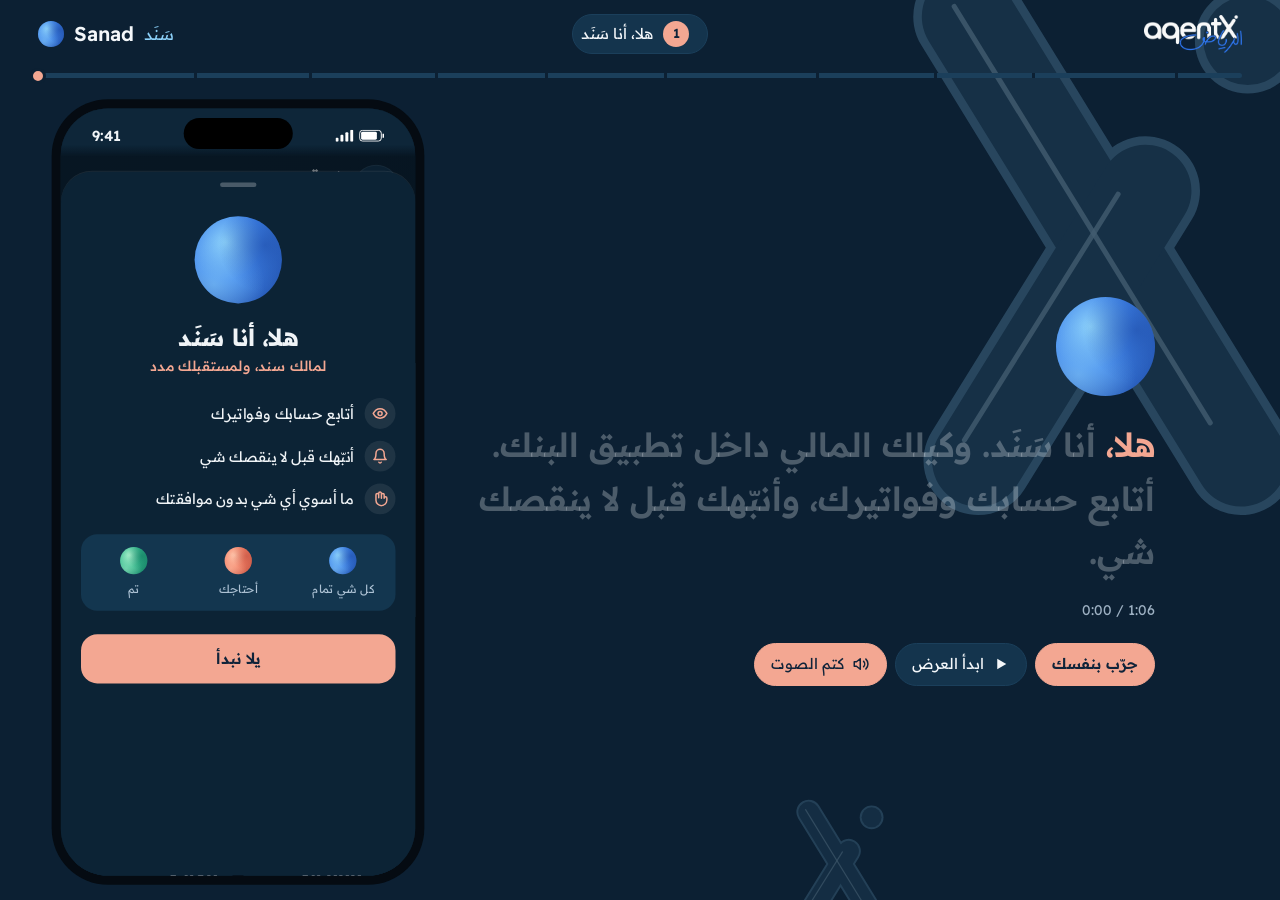
==== index.html @ 776a938c "Publish Arabic SANAD walkthrough and browser-local interactive phone" ====
<!DOCTYPE html>
<html lang="ar">
<head>
<meta charset="utf-8">
<meta name="viewport" content="width=device-width, initial-scale=1">
<title>سَنَد · شاهد وجرّب</title>
<meta name="description" content="Sanad (سَنَد), a personal financial agent inside the bank app, explains itself while it walks through the app screens.">
<style>
@font-face {
  font-family: "Readex";
  font-weight: 160 700;
  font-display: swap;
  src: url([data-uri]) format("woff2");
  unicode-range: U+0000-00FF,U+0131,U+0152-0153,U+02BB-02BC,U+02C6,U+02DA,U+02DC,U+0304,U+0308,U+0329,U+2000-206F,U+20AC,U+2122,U+2190-2193,U+2212,U+2215,U+FEFF,U+FFFD;
}
@font-face {
  font-family: "Readex";
  font-weight: 160 700;
  font-display: swap;
  src: url([data-uri]) format("woff2");
  unicode-range: U+0600-06FF,U+0750-077F,U+200C-200E,U+FB50-FDFF,U+FE70-FEFC;
}
@property --c1 { syntax: "<color>"; inherits: true; initial-value: #1A459E; }
@property --c2 { syntax: "<color>"; inherits: true; initial-value: #4085EB; }
@property --c3 { syntax: "<color>"; inherits: true; initial-value: #8CD1FA; }

/* page: SANAD palette PDF. phone: the app's dark theme from Theme.swift */
:root {
  --bg: #0C2033; --panel: #14344D; --raised: #1B3F5B; --text: #F4F7FA; --soft: #9DB0C2;
  --salmon: #F3A792; --on-salmon: #10243A; --sky: #8CD1FA;
  --a-canvas: #0C2335; --a-blush: #0E2639; --a-card: #13364F; --a-widget: #163C58;
  --a-ink: #F0F4F7; --a-muted: #ADC2D4; --a-good: #5CD19E; --a-risk: #FF8578; --a-faint: rgba(255, 255, 255, .08);
}
* { box-sizing: border-box; }
html, body { margin: 0; height: 100%; }
body {
  background: var(--bg); color: var(--text);
  font-family: "Readex", system-ui, sans-serif; line-height: 1.5;
  display: flex; flex-direction: column; overflow: hidden;
  -webkit-font-smoothing: antialiased;
}
button { font: inherit; color: inherit; cursor: pointer; }
:focus-visible { outline: 3px solid var(--salmon); outline-offset: 3px; }
.ltr { direction: ltr; unicode-bidi: isolate; display: inline-block; }

/* glass X behind the page */
.bgx { position: fixed; inset: 0; z-index: 0; pointer-events: none; overflow: hidden; }
.bgx svg { position: absolute; height: auto; }
.bgx .x1 { width: min(40vw, 560px); right: -6vw; top: -8vh; opacity: .3; animation: float 20s ease-in-out infinite alternate; }
.bgx .x2 { width: clamp(90px, 9vw, 140px); right: 30vw; bottom: -30px; opacity: .25; animation: float 26s ease-in-out infinite alternate-reverse; }
@keyframes float { from { transform: translate(0, 0) rotate(-4deg); } to { transform: translate(2vw, 3vh) rotate(4deg); } }

/* Sanad's orb */
.orb {
  --c1: #1A459E; --c2: #4085EB; --c3: #8CD1FA;
  position: relative; border-radius: 50%; overflow: hidden; flex: none;
  background: radial-gradient(circle at 35% 30%, var(--c3) 0%, var(--c2) 45%, var(--c1) 100%);
  transition: --c1 1.2s ease, --c2 1.2s ease, --c3 1.2s ease;
}
.orb::before, .orb::after { content: ""; position: absolute; inset: -20%; border-radius: 50%; }
.orb::before { background: radial-gradient(circle at 30% 70%, var(--c3) 0%, transparent 42%); opacity: .55; animation: drift 14s linear infinite; }
.orb::after { background: radial-gradient(circle at 72% 38%, var(--c1) 0%, transparent 40%); opacity: .6; animation: drift 19s linear infinite reverse; }
.orb.need { --c1: #BD4D3D; --c2: #F38066; --c3: #FFC7AD; }
.orb.done { --c1: #0F735C; --c2: #33B88C; --c3: #A8F0CC; }
.orb.fast::before { animation-duration: 3s; }
.orb.fast::after { animation-duration: 4s; }
@keyframes drift { to { transform: rotate(360deg); } }

/* page frame */
.top { position: relative; z-index: 2; display: grid; grid-template-columns: 1fr auto 1fr; align-items: center; gap: 12px; padding: 14px clamp(16px, 3vw, 40px) 10px; }
.brand { display: flex; align-items: center; gap: 10px; font-weight: 600; font-size: 20px; }
.brand .orb { width: 26px; height: 26px; }
.brand span { color: var(--sky); font-weight: 400; font-size: 16px; }
.chap { justify-self: center; display: flex; align-items: center; gap: 10px; background: var(--panel); border: 1px solid var(--raised); border-radius: 999px; padding: 6px 18px 6px 8px; font-size: 15px; white-space: nowrap; }
.chap .n { background: var(--salmon); color: var(--on-salmon); border-radius: 999px; min-width: 26px; height: 26px; display: grid; place-items: center; font-size: 13px; font-weight: 600; }
.agentx { justify-self: end; height: 38px; width: auto; display: block; }
.seek { position: relative; z-index: 2; margin: 0 clamp(16px, 3vw, 40px); padding: 9px 0; cursor: pointer; touch-action: none; }
.seek:hover .prog, .seek.drag .prog { height: 8px; }
.knob { position: absolute; top: 50%; left: 0; width: 16px; height: 16px; margin: -8px 0 0 -8px; border-radius: 50%; background: var(--salmon); border: 3px solid var(--bg); pointer-events: none; transition: transform .15s; }
.seek:hover .knob, .seek.drag .knob { transform: scale(1.25); }
.prog { position: relative; height: 5px; border-radius: 999px; background: var(--raised); overflow: hidden; transition: height .15s; }
.prog b { position: absolute; top: 0; bottom: 0; width: 3px; background: var(--bg); }
.prog i { position: absolute; inset: 0 auto 0 0; width: 0; background: var(--salmon); }

main { position: relative; z-index: 1; flex: 1; min-height: 0; display: grid; grid-template-columns: auto minmax(0, 1fr); grid-template-rows: minmax(0, 1fr); align-items: center; gap: clamp(20px, 4vw, 64px); padding: 12px clamp(16px, 4vw, 64px) 16px; }
.narr { display: flex; flex-direction: column; gap: 22px; max-width: 680px; justify-self: start; }
.narr > .orb { width: clamp(80px, 11vh, 130px); height: clamp(80px, 11vh, 130px); }
#cap { margin: 0; font-size: clamp(24px, 2.6vw, 40px); line-height: 1.3; font-weight: 600; min-height: 4.4em; }
#cap .w { color: rgba(244, 247, 250, .28); transition: color .2s; }
#cap .w.on { color: var(--text); }
#cap .w.now { color: var(--salmon); }
#cap .name-ar { color: var(--sky); font-weight: 500; font-size: .8em; font-family: "Readex", sans-serif; direction: rtl; unicode-bidi: isolate; }
.endnote .tag-ar { font-size: clamp(20px, 2vw, 28px); color: var(--salmon); direction: rtl; }
.ctls { display: flex; gap: 8px; }
.ctl { background: var(--panel); border: 1px solid var(--raised); border-radius: 999px; padding: 9px 16px; font-size: 15px; display: inline-flex; align-items: center; gap: 8px; }
.ctl:hover { background: var(--raised); }
.ctl[aria-pressed="true"] { background: var(--salmon); color: var(--on-salmon); border-color: var(--salmon); }
.ctl:disabled { opacity: .6; cursor: default; }
.ctl svg { width: 18px; height: 18px; }
.endnote { display: none; flex-direction: column; gap: 12px; }
.endnote.on { display: flex; }
.endnote .tag { font-size: clamp(20px, 2vw, 28px); color: var(--salmon); font-weight: 500; }
.endnote .made { display: flex; align-items: center; gap: 14px; color: var(--soft); font-size: 14px; }
.endnote .made img.r { height: 70px; width: auto; }
.endnote .made img.l { height: 36px; width: auto; }
.endnote p { margin: 0; color: var(--soft); font-size: 13px; max-width: 48ch; }
.btn { border: 0; border-radius: 999px; padding: 12px 26px; font-weight: 600; font-size: 16px; background: var(--salmon); color: var(--on-salmon); align-self: flex-start; }

/* ---------- the phone ---------- */
.phone-box { position: relative; height: 100%; min-height: 0; width: 410px; grid-column: 1; grid-row: 1; }
.narr { grid-column: 2; grid-row: 1; }
.phone {
  position: absolute; left: 50%; top: 50%; width: 410px; height: 864px; border-radius: 62px; background: #050B12; padding: 10px;
  transform-origin: center center; transform: translate(-50%, -50%);
}
.screen { position: relative; width: 390px; height: 844px; border-radius: 52px; overflow: hidden; background: var(--a-canvas); color: var(--a-ink); font-size: 15px; }
.island { position: absolute; top: 11px; left: 50%; width: 120px; height: 34px; margin-left: -60px; background: #000; border-radius: 20px; z-index: 30; }
.status { position: absolute; top: 0; left: 0; right: 0; height: 54px; z-index: 29; background: linear-gradient(var(--a-blush) 75%, rgba(14, 38, 57, 0)); display: flex; align-items: center; justify-content: space-between; padding: 6px 34px 0; font-size: 16px; font-weight: 600; direction: ltr; pointer-events: none; }
.status .icons { display: flex; gap: 6px; align-items: center; }
.status svg { height: 13px; width: auto; }

/* home */
.home { position: absolute; inset: 0; }
.home-scroll { position: absolute; left: 0; right: 0; top: 0; }
.hero { padding: 62px 18px 22px; background: linear-gradient(135deg, var(--a-blush), var(--a-canvas)); position: relative; }
.hero::after { content: ""; position: absolute; left: 0; right: 0; bottom: 0; height: 30%; background: rgba(12, 35, 53, .8); clip-path: polygon(0 74%, 100% 0, 100% 100%, 0 100%); z-index: 0; }
.hero > * { position: relative; z-index: 1; }
.idrow { display: flex; align-items: center; gap: 12px; }
.avatar { width: 50px; height: 50px; border-radius: 50%; background: var(--a-widget); display: grid; place-items: center; font-weight: 600; font-size: 20px; color: var(--salmon); border: 1px solid rgba(255, 255, 255, .1); }
.idrow .who { flex: 1; }
.idrow .who b { display: block; font-size: 18px; }
.idrow .who small { color: var(--a-muted); font-size: 14px; }
.ico { width: 38px; height: 38px; display: grid; place-items: center; position: relative; }
.ico svg { width: 23px; height: 23px; }
.dot { position: absolute; top: 6px; right: 6px; width: 11px; height: 11px; border-radius: 50%; background: var(--a-risk); opacity: 0; transition: opacity .3s; }
.acct { text-align: center; margin-top: 20px; }
.acct .lbl { color: var(--a-muted); font-size: 17px; }
.bal { display: flex; align-items: baseline; justify-content: center; gap: 6px; direction: ltr; margin-top: 8px; }
.bal .cur { font-size: 16px; font-weight: 600; opacity: .8; }
.bal b { font-size: 37px; font-weight: 700; font-variant-numeric: tabular-nums; }
.bal .dec { font-size: 17px; opacity: .75; }
.pages { display: flex; gap: 5px; justify-content: center; margin-top: 14px; }
.pages i { width: 5px; height: 5px; border-radius: 99px; background: rgba(173, 194, 212, .35); }
.pages i.on { width: 15px; background: var(--salmon); }
.kind { display: inline-block; margin-top: 14px; background: rgba(255, 255, 255, .95); color: #142639; border-radius: 99px; padding: 6px 20px; font-size: 14px; }
.hint { margin-top: 18px; position: relative; }
.hint > div { display: flex; align-items: center; gap: 11px; }
.hint .calm { background: rgba(240, 244, 247, .06); border-radius: 15px; padding: 9px 12px; font-size: 14px; color: var(--a-muted); }
.hint .calm .orb { width: 26px; height: 26px; }
.hint .calm em { font-style: normal; color: var(--a-good); font-weight: 600; font-size: 13px; }
.hint .risk { background: var(--a-card); border-radius: 20px; padding: 12px 14px; }
.hint .risk .orb { width: 34px; height: 34px; }
.hint .risk .t { flex: 1; }
.hint .risk b { display: block; font-size: 15.5px; font-weight: 600; }
.hint .risk small { color: var(--a-muted); font-size: 13.5px; }
.pillbtn { background: var(--salmon); color: var(--on-salmon); border-radius: 99px; padding: 0 14px; height: 34px; display: inline-grid; place-items: center; font-weight: 600; font-size: 14px; transition: transform .15s; }
.pressed { transform: scale(.93) !important; }
.chev { width: 12px; height: 12px; margin-inline-start: auto; color: var(--a-muted); }
.body { padding: 18px 16px 28px; display: grid; gap: 16px; }
.qa { display: grid; grid-template-columns: repeat(4, 1fr); gap: 4px; text-align: center; font-size: 12.5px; line-height: 1.3; }
.qa .tile { width: 62px; height: 62px; border-radius: 18px; background: var(--salmon); display: grid; place-items: center; margin: 0 auto 7px; position: relative; }
.qa .tile svg { width: 26px; height: 26px; }
.qa .badge { position: absolute; top: -5px; left: -5px; background: var(--a-risk); color: #10243A; font-size: 11px; font-weight: 700; border-radius: 99px; min-width: 20px; height: 20px; display: grid; place-items: center; }
.promo { border-radius: 22px; padding: 20px; color: #fff; background: linear-gradient(135deg, #998FD6, #7066B8); display: flex; gap: 12px; min-height: 130px; }
.promo b { display: block; font-size: 20px; }
.promo span { font-size: 14px; opacity: .92; }
.promo svg { width: 46px; height: 46px; flex: none; align-self: center; opacity: .9; }
.widget { background: var(--a-widget); border-radius: 22px; padding: 16px; }
.widget h4 { margin: 0 0 10px; font-size: 15px; font-weight: 600; }
.widget .row2 { display: grid; grid-template-columns: 1fr 1fr; gap: 12px; }
.widget small { color: var(--a-muted); font-size: 13.5px; display: block; }
.widget .v { font-size: 20px; font-weight: 700; direction: ltr; display: inline-block; font-variant-numeric: tabular-nums; }
.widget .v span { font-size: 12px; font-weight: 500; opacity: .6; margin-left: 3px; }
.halves { display: grid; grid-template-columns: 1fr 1fr; gap: 12px; }

/* sheets */
.dim { position: absolute; inset: 0; background: rgba(2, 10, 18, .55); opacity: 0; pointer-events: none; z-index: 10; }
.sheet { position: absolute; left: 0; right: 0; bottom: 0; z-index: 11; background: var(--a-canvas); border-radius: 34px 34px 0 0; padding: 12px 22px 30px; transform: translateY(105%); box-shadow: 0 -1px 0 rgba(255, 255, 255, .08); }
.grab { width: 40px; height: 5px; border-radius: 99px; background: rgba(255, 255, 255, .25); margin: 0 auto 16px; }
.intro { top: 70px; text-align: center; display: flex; flex-direction: column; align-items: center; }
.intro .orb { width: 96px; height: 96px; margin-top: 16px; }
.intro h3 { margin: 18px 0 0; font-size: 26px; }
.intro .tl { color: var(--salmon); font-size: 15.5px; font-weight: 500; }
.points { align-self: stretch; text-align: right; display: grid; gap: 13px; margin-top: 24px; }
.points div { display: flex; align-items: center; gap: 12px; font-size: 16px; }
.points svg { width: 34px; height: 34px; padding: 8px; border-radius: 50%; background: var(--a-faint); flex: none; }
.moods { align-self: stretch; display: grid; grid-template-columns: repeat(3, 1fr); background: var(--a-card); border-radius: 18px; padding: 14px 0; margin-top: 22px; font-size: 12.5px; color: var(--a-muted); }
.moods div { display: flex; flex-direction: column; align-items: center; gap: 7px; }
.moods .orb { width: 30px; height: 30px; margin: 0; }
.big-btn { align-self: stretch; margin-top: 26px; background: var(--salmon); color: var(--on-salmon); border-radius: 18px; height: 54px; display: grid; place-items: center; font-weight: 600; font-size: 17px; transition: transform .15s; }

.sanad { top: 92px; }
.sh-head { display: flex; align-items: center; gap: 10px; margin-bottom: 18px; }
.sh-head .orb { width: 36px; height: 36px; }
.sh-head .nm { flex: 1; }
.sh-head b { display: block; font-size: 16px; }
.sh-head small { color: var(--a-muted); font-size: 12px; display: flex; align-items: center; gap: 5px; }
.sh-head small i { width: 6px; height: 6px; border-radius: 50%; background: var(--salmon); display: inline-block; }
.sh-head .back { background: rgba(255, 255, 255, .08); border-radius: 99px; padding: 0 12px; height: 32px; display: inline-grid; place-items: center; font-size: 13.5px; }
.phase { position: absolute; left: 22px; right: 22px; top: 86px; opacity: 0; pointer-events: none; }
.muted { color: var(--a-muted); }
.short { font-size: 44px; font-weight: 700; color: var(--salmon); direction: ltr; display: inline-block; font-variant-numeric: tabular-nums; }
.short span { font-size: 16px; font-weight: 500; opacity: .7; margin-left: 4px; }
.gap { margin-top: 12px; }
.gap .track { height: 10px; border-radius: 99px; background: rgba(243, 167, 146, .35); overflow: hidden; }
.gap .track i { display: block; height: 100%; width: 0; background: var(--a-good); border-radius: 99px; }
.gap .lbls { display: flex; justify-content: space-between; font-size: 13px; margin-top: 6px; }
.glass { background: rgba(255, 255, 255, .06); border: 1px solid rgba(255, 255, 255, .1); border-radius: 22px; padding: 18px; }
.fix { margin-top: 20px; }
.fix .k { color: var(--salmon); font-size: 13px; font-weight: 600; }
.flow { display: flex; align-items: center; gap: 10px; margin: 12px 0; direction: ltr; justify-content: flex-end; }
.flow span { width: 40px; height: 40px; border-radius: 12px; background: var(--a-faint); display: grid; place-items: center; }
.flow svg { width: 20px; height: 20px; }
.flow .ar { width: 30px; height: 2px; background: var(--salmon); border-radius: 2px; }
.fix p { margin: 0; font-size: 19px; font-weight: 600; line-height: 1.4; }
.fix .note { font-size: 14.5px; color: var(--a-muted); font-weight: 400; margin-top: 5px; }
.glow { margin-top: 16px; background: var(--salmon); color: var(--on-salmon); border-radius: 18px; height: 54px; display: grid; place-items: center; font-weight: 600; font-size: 17px; transition: transform .15s; }
.links { display: flex; justify-content: center; gap: 10px; margin-top: 14px; font-size: 13.5px; color: var(--a-muted); }
.links span { padding: 4px 2px; border-radius: 8px; transition: transform .15s; }
.links span.u { color: var(--a-ink); text-decoration: underline; text-underline-offset: 4px; }
h5 { margin: 0 0 10px; font-size: 20px; line-height: 1.35; }
.lines { display: grid; gap: 2px; }
.lines div { display: flex; justify-content: space-between; align-items: baseline; padding: 10px 2px; border-bottom: 1px solid rgba(255, 255, 255, .07); font-size: 15px; opacity: 0; }
.lines div b { direction: ltr; font-variant-numeric: tabular-nums; font-weight: 600; }
.lines div.total { border-bottom: 0; font-weight: 700; }
.lines div.total b { color: var(--a-risk); font-size: 18px; }
.opts { display: grid; gap: 10px; }
.opt { border-radius: 20px; padding: 14px 16px; background: var(--a-card); border: 2px solid transparent; opacity: 0; transition: border-color .3s, transform .15s; }
.opt b { display: block; font-size: 15.5px; font-weight: 600; }
.opt small { font-size: 13px; color: var(--a-muted); }
.opt .res { display: inline-block; margin-top: 6px; font-size: 12.5px; font-weight: 600; border-radius: 99px; padding: 2px 10px; }
.res.good { background: rgba(92, 209, 158, .16); color: var(--a-good); }
.res.warn { background: rgba(250, 194, 107, .16); color: #FAC26B; }
.res.bad { background: rgba(255, 133, 120, .16); color: var(--a-risk); }
.opt.best { border-color: var(--salmon); }
.opt .pick { float: left; font-size: 11.5px; color: var(--on-salmon); background: var(--salmon); border-radius: 99px; padding: 2px 9px; }
.conf { display: flex; align-items: center; text-align: center; }
.conf > div { flex: 1; }
.conf small { display: block; color: var(--a-muted); font-size: 12.5px; }
.conf b { font-size: 16px; }
.conf .amt { font-size: 22px; font-weight: 700; direction: ltr; display: block; }
.ok-line { color: var(--a-good); font-size: 15px; font-weight: 500; margin-top: 14px; display: flex; gap: 8px; align-items: center; }
.ok-line svg { width: 18px; height: 18px; flex: none; }
.checks { display: grid; gap: 8px; margin-top: 12px; font-size: 14px; color: var(--a-muted); }
.checks div { display: flex; gap: 8px; align-items: center; }
.checks svg { width: 16px; height: 16px; flex: none; }
.tiny { text-align: center; color: var(--a-muted); font-size: 12px; margin-top: 8px; }
.working { display: flex; justify-content: center; align-items: center; gap: 10px; height: 160px; font-size: 16px; }
.spin { width: 22px; height: 22px; border-radius: 50%; border: 3px solid rgba(243, 167, 146, .3); border-top-color: var(--salmon); animation: spin .8s linear infinite; }
@keyframes spin { to { transform: rotate(360deg); } }
.done { text-align: center; display: flex; flex-direction: column; align-items: center; gap: 10px; }
.badge-ok { width: 74px; height: 74px; border-radius: 50%; background: rgba(92, 209, 158, .16); display: grid; place-items: center; margin-top: 6px; }
.badge-ok svg { width: 40px; height: 40px; }
.done h4 { margin: 0; font-size: 28px; }
.done .nb { font-size: 34px; font-weight: 700; direction: ltr; font-variant-numeric: tabular-nums; }
.done .nb span { font-size: 15px; font-weight: 500; opacity: .6; margin-left: 4px; }
.lasts { color: var(--a-good); background: rgba(92, 209, 158, .14); border-radius: 99px; padding: 0 14px; height: 34px; display: inline-flex; align-items: center; gap: 6px; font-size: 14.5px; font-weight: 600; }
.done .glow { align-self: stretch; }

.finger { position: absolute; z-index: 40; width: 44px; height: 44px; margin: -22px 0 0 -22px; border-radius: 50%; background: rgba(244, 247, 250, .38); border: 2px solid #fff; opacity: 0; pointer-events: none; left: 0; top: 0; }
.finger.tap::after { content: ""; position: absolute; inset: -2px; border-radius: 50%; border: 2px solid #fff; animation: ripple .6s ease-out forwards; }
@keyframes ripple { to { transform: scale(2.2); opacity: 0; } }

@media (max-width: 820px), (max-aspect-ratio: 1/1) {
  main { grid-template-columns: minmax(0, 1fr); grid-template-rows: minmax(0, 1fr) auto; gap: 10px; padding-top: 8px; }
  .phone-box { grid-column: 1; grid-row: 1; min-height: 0; width: 100%; }
  .narr { grid-column: 1; grid-row: 2; justify-self: stretch; max-width: none; flex-direction: row; flex-wrap: wrap; align-items: center; gap: 10px 12px; }
  .narr > .orb { width: 42px; height: 42px; }
  #cap { flex: 1; min-width: 200px; font-size: clamp(17px, 4.4vw, 22px); min-height: 2.9em; background: var(--panel); border-radius: 20px 20px 20px 8px; padding: 10px 16px; }
  .ctls { margin-inline-start: auto; }
  .ctl .txt { display: none; }
  .endnote { flex-basis: 100%; }
  .endnote .made img.r { height: 50px; }
  .top { grid-template-columns: 1fr auto; }
  .chap { grid-column: 1 / -1; grid-row: 2; }
  .agentx { height: 28px; }
}
@media (prefers-reduced-motion: reduce) {
  .orb::before, .orb::after, .bgx svg, .spin { animation: none; }
}

[hidden] { display:none !important; }
.ctls {flex-wrap:wrap;}
.ctl.try {background:var(--salmon);color:var(--on-salmon);border-color:var(--salmon);font-weight:600;}
#livePhone {position:absolute;left:0;top:54px;width:390px;height:790px;border:0;z-index:20;background:var(--a-canvas);}
body.interactive #screen > :not(.island):not(.status):not(#livePhone) {display:none!important;visibility:hidden;pointer-events:none;}
body.interactive #endnote {display:none;}
body.interactive #soundBtn {display:none;}
body.interactive #cap {min-height:0;}
body.interactive #seek {cursor:default;opacity:.55;}
body.interactive #narrOrb {width:76px;height:76px;}
#tryHelp {max-width:47ch;color:var(--soft);font-size:16px;}
#tryHelp p {margin:0 0 16px;}
#tryHelp ol {padding-left:22px;margin:0 0 20px;display:grid;gap:10px;}
#tryHelp strong {color:var(--text);font-weight:500;}
#tryHelp .arabic {color:var(--salmon);font-weight:500;}
#demoStatus {min-height:1.5em;font-size:14px;color:var(--sky);}
#tryHelp .prototype {font-size:13px;margin-top:18px;}
@media(max-width:820px),(max-aspect-ratio:1/1) {
 body.interactive .narr > .orb {display:none;}
 body.interactive #cap {font-size:20px;min-width:0;padding:0;background:transparent;flex-basis:100%;}
 body.interactive #tryHelp {font-size:14px;flex-basis:100%;}
 body.interactive #tryHelp ol,body.interactive #tryHelp .prototype {display:none;}
 body.interactive #tryHelp p {margin:0 0 5px;}
 body.interactive #demoStatus {font-size:13px;}
 body.interactive .ctls {margin:0;}
 body.interactive main {gap:8px;}
}
@media(max-height:580px) and (min-width:821px) {#tryHelp ol{display:none;}.narr{gap:12px;}body.interactive #narrOrb{display:none;}}


.narr,.chap {direction:rtl;text-align:right;}
#cap {line-height:1.6;}
#tryHelp ol {padding-left:0;padding-right:22px;}
.ctls {direction:rtl;}
.endnote .made {direction:rtl;}

/* The recording is the clock. All timeline animation pauses with its playback. */
body.demo-paused *,body.demo-paused *::before,body.demo-paused *::after {animation-play-state:paused!important;}
.finger.tap::after {animation:none;transform:scale(var(--tap-scale,1));opacity:var(--tap-opacity,1);}
#playBtn .txt {display:inline;}
.audio-meta {display:flex;align-items:center;gap:14px;direction:rtl;color:var(--soft);font-size:14px;min-height:1.5em;}
#timecode {font-variant-numeric:tabular-nums;white-space:nowrap;}
#audioStatus:empty {display:none;}
body.interactive .audio-meta {display:none;}
@media(max-width:820px),(max-aspect-ratio:1/1) {.audio-meta {flex-basis:100%;font-size:12px;} .narr {gap:8px 12px;} #playBtn {padding-inline:13px;}}
</style>
</head>
<body>

<div class="bgx" aria-hidden="true">
  <svg width="0" height="0" style="position:absolute">
    <symbol id="gx" viewBox="0 0 300 360">
      <path d="M72 52 L232 312" stroke="#6A9FC2" stroke-width="64" stroke-linecap="round" fill="none"/>
      <path d="M78 312 L176 154" stroke="#6A9FC2" stroke-width="64" stroke-linecap="round" fill="none"/>
      <circle cx="236" cy="66" r="31" fill="#6A9FC2"/>
      <path d="M72 52 L232 312" stroke="#2E5674" stroke-width="54" stroke-linecap="round" fill="none"/>
      <path d="M78 312 L176 154" stroke="#2E5674" stroke-width="54" stroke-linecap="round" fill="none"/>
      <circle cx="236" cy="66" r="26" fill="#2E5674"/>
      <path d="M64 46 L214 290" stroke="#BFE6FD" stroke-opacity=".8" stroke-width="3" stroke-linecap="round" fill="none"/>
      <path d="M70 300 L160 156" stroke="#BFE6FD" stroke-opacity=".8" stroke-width="3" stroke-linecap="round" fill="none"/>
    </symbol>
  </svg>
  <svg class="x1" viewBox="0 0 300 360"><use href="#gx"/></svg>
  <svg class="x2" viewBox="0 0 300 360"><use href="#gx"/></svg>
</div>

<header class="top">
  <div class="brand"><div class="orb" aria-hidden="true"></div>Sanad <span>سَنَد</span></div>
  <div class="chap" aria-live="polite"><span class="n" id="chapN">1</span><span id="chapT">هلا، أنا سَنَد</span></div>
  <img class="agentx" src="[data-uri]" alt="agentX Riyadh">
</header>
<div class="seek" id="seek" role="slider" tabindex="0" aria-label="التنقّل بين أجزاء الشرح" aria-valuemin="0" aria-valuemax="100" aria-valuenow="0"><div class="prog" id="prog"><i id="fill"></i></div><span class="knob" id="knob"></span></div>

<main>
  <section class="narr">
    <div class="orb" id="narrOrb" aria-hidden="true"></div>
    <p id="cap" aria-live="polite"></p>
    <div class="endnote" id="endnote">
      <div class="tag-ar"><b>سَنَد</b><br>لمالك سند، ولمستقبلك مدد</div>
      <div class="made"><img class="r" src="[data-uri]" alt="The agentX robot"><img class="l" src="[data-uri]" alt="agentX Riyadh"><span>مشارك في agentX الرياض،<br>تحدّي الوكيل المالي الشخصي</span></div>
      <p>نموذج تجريبي ببيانات افتراضية. ما تتحرّك أي فلوس حقيقية. مو تطبيق رسمي لأي بنك.</p>
    </div>
    <div id="tryHelp" hidden>
      <p>رجّعنا حساب نورة لبداية السيناريو. اضغط داخل الجوال وجرّب بنفسك.</p>
      <ol><li>اضغط <span class="arabic" lang="ar" dir="rtl">حلّها</span> عشان تفتح سَنَد.</li>
      <li>شوف كيف حسبها، واستكشف الخيارات الثانية.</li>
      <li>اضغط <span class="arabic" lang="ar" dir="rtl">تمام</span>، وبعدها <span class="arabic" lang="ar" dir="rtl">أكّد</span>. تابع تحديث رصيد الحساب والادخار.</li></ol>
      <div id="demoStatus" role="status">نجهّز لك التجربة التفاعلية…</div>
      <p class="prototype">تطبيق سَنَد الأصلي · بيانات افتراضية · ما تتحرّك أي فلوس حقيقية.</p>
    </div>
    <div class="audio-meta"><span id="timecode" dir="ltr">0:00 / 1:06</span><span id="audioStatus" role="status"></span></div>
    <div class="ctls">
      <button class="ctl try" id="tryBtn">جرّب بنفسك</button>
      <button class="ctl" id="resetDemoBtn" hidden>أعد السيناريو</button>
      <button class="ctl" id="playBtn" aria-label="ابدأ العرض">
        <svg id="icoPause" style="display:none" viewBox="0 0 24 24" fill="currentColor" aria-hidden="true"><rect x="6" y="5" width="4" height="14" rx="1"/><rect x="14" y="5" width="4" height="14" rx="1"/></svg>
        <svg id="icoPlay" viewBox="0 0 24 24" fill="currentColor" aria-hidden="true"><path d="M7 5v14l12-7z"/></svg>
        <span class="txt" id="playTxt">ابدأ العرض</span>
      </button>
      <button class="ctl" id="soundBtn" aria-pressed="true" aria-label="كتم الصوت">
        <svg viewBox="0 0 24 24" fill="none" stroke="currentColor" stroke-width="2" stroke-linecap="round" stroke-linejoin="round" aria-hidden="true"><path d="M11 5 6 9H3v6h3l5 4V5z"/><path d="M15.5 8.5a5 5 0 0 1 0 7"/><path d="M18.5 5.5a9 9 0 0 1 0 13"/></svg>
        <span class="txt" id="soundTxt">كتم الصوت</span>
      </button>
    </div>
  </section>

  <section class="phone-box" id="phoneBox" aria-label="شاشات التطبيق">
    <div class="phone" id="phone" dir="rtl" lang="ar">
      <div class="screen" id="screen">
        <div class="island"></div>
        <div class="status"><span>9:41</span><span class="icons">
          <svg viewBox="0 0 18 12" fill="#fff"><rect x="0" y="8" width="3" height="4" rx="1"/><rect x="5" y="5" width="3" height="7" rx="1"/><rect x="10" y="2.5" width="3" height="9.5" rx="1"/><rect x="15" y="0" width="3" height="12" rx="1"/></svg>
          <svg viewBox="0 0 26 12" fill="none" stroke="#fff"><rect x=".5" y=".5" width="22" height="11" rx="3"/><rect x="2" y="2" width="16" height="8" rx="1.5" fill="#fff" stroke="none"/><path d="M24.5 4v4" stroke-width="1.5"/></svg>
        </span></div>

        <!-- home, built like HomeView.swift -->
        <div class="home"><div class="home-scroll" id="homeScroll">
          <div class="hero">
            <div class="idrow">
              <div class="avatar">ن</div>
              <div class="who"><b>نورة</b><small><span class="ltr">1,240</span> نقطة</small></div>
              <div class="ico" id="bell"><svg viewBox="0 0 24 24" fill="none" stroke="#F0F4F7" stroke-width="1.7" stroke-linecap="round" stroke-linejoin="round"><path d="M6 8a6 6 0 0 1 12 0c0 7 3 9 3 9H3s3-2 3-9"/><path d="M10.3 21a1.9 1.9 0 0 0 3.4 0"/></svg><i class="dot" id="bellDot"></i></div>
            </div>
            <div class="acct">
              <div class="lbl">الحساب الاساسي <span class="ltr">••• 4417</span></div>
              <div class="bal"><span class="cur">ر.س</span><b id="bal">4,200</b><span class="dec">.00</span></div>
              <div class="pages"><i class="on"></i><i></i></div>
              <span class="kind">جاري</span>
            </div>
            <div class="hint" id="hint">
              <div class="calm" id="hintCalm"><div class="orb" aria-hidden="true"></div><span id="hintCalmTxt">سَنَد يتابع حسابك…</span><em class="ltr" id="hintMin"></em><svg class="chev" viewBox="0 0 24 24" fill="none" stroke="currentColor" stroke-width="3"><path d="M15 6l-6 6 6 6"/></svg></div>
              <div class="risk" id="hintRisk" style="display:none"><div class="orb need" aria-hidden="true"></div><div class="t"><b>بينقصك 350 ريال قبل الراتب</b><small>سَنَد عنده حل بسيط</small></div><span class="pillbtn" id="fixBtn">حلّها</span></div>
            </div>
          </div>
          <div class="body">
            <div class="qa">
              <div><div class="tile"><svg viewBox="0 0 24 24" fill="none" stroke="#12263A" stroke-width="1.8" stroke-linecap="round" stroke-linejoin="round"><rect x="2" y="6" width="20" height="12" rx="2"/><circle cx="12" cy="12" r="2.5"/></svg></div>الحوالات<br>السريعة</div>
              <div><div class="tile"><svg viewBox="0 0 24 24" fill="none" stroke="#12263A" stroke-width="1.8" stroke-linecap="round" stroke-linejoin="round"><path d="M6 2h9l4 4v16H6z"/><path d="M9 11h7M9 15h7"/></svg><span class="badge">4</span></div>دفع<br>الفواتير</div>
              <div><div class="tile"><svg viewBox="0 0 24 24" fill="none" stroke="#12263A" stroke-width="1.8" stroke-linecap="round" stroke-linejoin="round"><path d="M7 2h7l4 4v16H7z"/><rect x="10" y="11" width="5" height="6" rx="1"/></svg></div>شحن<br>الجوال</div>
              <div><div class="tile"><svg viewBox="0 0 24 24" fill="none" stroke="#12263A" stroke-width="1.8" stroke-linecap="round" stroke-linejoin="round"><path d="M5 17h14v-5l-2-5H7l-2 5z"/><circle cx="8" cy="17" r="1.6"/><circle cx="16" cy="17" r="1.6"/></svg></div>المخالفات<br>المرورية</div>
            </div>
            <div class="promo"><div><b>خطوة للأمام!</b><span>سَنَد يتوقع رصيدك لثلاثين يومًا وينبّهك قبل لا ينقص.</span></div><svg viewBox="0 0 24 24" fill="none" stroke="#fff" stroke-width="1.3" stroke-linecap="round" stroke-linejoin="round"><path d="M3 17l6-6 4 4 8-8"/><path d="M15 7h6v6"/></svg></div>
            <div class="widget"><h4>نظرة عامة</h4><div class="row2"><div><small>متوسط المصروف اليومي</small><span class="v">75<span>ر.س</span></span></div><div><small>الراتب القادم</small><b>الجمعة 27 نوفمبر</b></div></div></div>
            <div class="halves">
              <div class="widget"><h4>الادخار</h4><span class="v" id="savBal">12,000<span>ر.س</span></span><small>صندوق الطوارئ</small></div>
              <div class="widget"><h4>أكثر</h4><span class="v">1,240</span><small>نقاط</small></div>
            </div>
          </div>
        </div></div>

        <div class="dim" id="dim"></div>

        <!-- SanadIntro.swift -->
        <div class="sheet intro" id="intro">
          <div class="grab"></div>
          <div class="orb" aria-hidden="true"></div>
          <h3>هلا، أنا سَنَد</h3>
          <div class="tl">لمالك سند، ولمستقبلك مدد</div>
          <div class="points">
            <div><svg viewBox="0 0 24 24" fill="none" stroke="#F3A792" stroke-width="2.2" stroke-linecap="round" stroke-linejoin="round"><path d="M2 12s3.6-7 10-7 10 7 10 7-3.6 7-10 7S2 12 2 12z"/><circle cx="12" cy="12" r="3"/></svg>أتابع حسابك وفواتيرك</div>
            <div><svg viewBox="0 0 24 24" fill="none" stroke="#F3A792" stroke-width="2.2" stroke-linecap="round" stroke-linejoin="round"><path d="M6 8a6 6 0 0 1 12 0c0 7 3 9 3 9H3s3-2 3-9"/><path d="M10.3 21a1.9 1.9 0 0 0 3.4 0"/></svg>أنبّهك قبل لا ينقصك شي</div>
            <div><svg viewBox="0 0 24 24" fill="none" stroke="#F3A792" stroke-width="2.2" stroke-linecap="round" stroke-linejoin="round"><path d="M18 11V6a2 2 0 0 0-4 0v5M14 10V4a2 2 0 0 0-4 0v6M10 10.5V6a2 2 0 0 0-4 0v8a8 8 0 0 0 16 0v-3a2 2 0 0 0-4 0"/></svg>ما أسوي أي شي بدون موافقتك</div>
          </div>
          <div class="moods">
            <div><div class="orb"></div>كل شي تمام</div>
            <div><div class="orb need"></div>أحتاجك</div>
            <div><div class="orb done"></div>تم</div>
          </div>
          <div class="big-btn" id="startBtn">يلا نبدأ</div>
        </div>

        <!-- SanadSheet.swift -->
        <div class="sheet sanad" id="sanad">
          <div class="grab"></div>
          <div class="sh-head">
            <div class="orb need" id="sheetOrb" aria-hidden="true"></div>
            <div class="nm"><b>سَنَد</b><small><i id="moodDot"></i><span id="moodLine">عندي لك شي مهم</span></small></div>
            <span class="back" id="backBtn">كلّمني</span>
          </div>

          <div class="phase" id="pOffer">
            <div class="muted">بينقصك قبل الراتب</div>
            <div class="short"><b id="shortNum">0</b><span>ر.س</span></div>
            <div class="gap"><div class="track"><i id="gapFill"></i></div><div class="lbls"><span style="color:var(--a-good)">معك 4,200</span><span style="color:var(--salmon)">تحتاج 4,550</span></div></div>
            <div class="glass fix">
              <div class="k">الحل</div>
              <div class="flow"><span><svg viewBox="0 0 24 24" fill="none" stroke="#5CD19E" stroke-width="2" stroke-linecap="round"><path d="M5 19c0-8 5-14 14-14 0 9-6 14-14 14z"/><path d="M5 19 13 11"/></svg></span><i class="ar"></i><span><svg viewBox="0 0 24 24" fill="none" stroke="#F3A792" stroke-width="2"><rect x="2" y="5" width="20" height="14" rx="2"/><path d="M2 10h20"/></svg></span></div>
              <p>أحوّل لك 500 ريال من ادخارك لحسابك؟</p>
              <p class="note">ادخارك ينقص 500 ريال، بس مجموع فلوسك ما يتغير.</p>
            </div>
            <div class="glow" id="okBtn">تمام</div>
            <div class="links"><span id="lnkOpts">خيارات ثانية</span>·<span id="lnkWhy">كيف حسبتها؟</span>·<span>اسأل سَنَد</span></div>
          </div>

          <div class="phase" id="pWhy">
            <h5>اللي معك واللي بيطلع قبل الراتب</h5>
            <div class="lines" id="whyLines">
              <div><span>معك الحين</span><b>4,200</b></div>
              <div><span>فاتورة الكهرباء، 20 نوفمبر</span><b>−420</b></div>
              <div><span>باقة الجوال، 21 نوفمبر</span><b>−230</b></div>
              <div><span>قسط السيارة، 22 نوفمبر</span><b>−800</b></div>
              <div><span>الإيجار، 25 نوفمبر</span><b>−2,500</b></div>
              <div><span>مصروفك اليومي (تقدير)</span><b>−600</b></div>
              <div class="total"><span>الباقي يوم 26 نوفمبر</span><b>−350</b></div>
            </div>
          </div>

          <div class="phase" id="pOpts">
            <h5>اختر اللي يناسبك</h5>
            <div class="opts" id="optList">
              <div class="opt best" id="bestOpt"><span class="pick">اقتراح سَنَد</span><b>أحوّل 500 من ادخارك لحسابك</b><small>مجموع فلوسك ما يتغير</small><br><span class="res good">أدنى رصيد +150</span></div>
              <div class="opt"><b>أأجّل قسط السيارة أسبوع</b><small>القسط يبقى عليك الأسبوع الجاي</small><br><span class="res warn">أدنى رصيد +450</span></div>
              <div class="opt"><b>أخفّض مصروفي اليومي 30%</b><small>صعب تلتزم فيه</small><br><span class="res bad">يبقى ناقص 170</span></div>
              <div class="opt"><b>ما أسوي شي</b><small>ممكن تتعطل دفعة</small><br><span class="res bad">ناقص 350</span></div>
            </div>
          </div>

          <div class="phase" id="pConfirm">
            <h5>أكّد</h5>
            <div class="glass conf"><div><small>من</small><b>ادخارك</b></div><div><span class="amt">500 <small style="display:inline;font-size:13px">ر.س</small></span><svg viewBox="0 0 24 24" width="18" height="18" fill="none" stroke="#F3A792" stroke-width="2.6" stroke-linecap="round"><path d="M19 12H5M11 6l-6 6 6 6"/></svg></div><div><small>إلى</small><b>حسابك</b></div></div>
            <div class="ok-line"><svg viewBox="0 0 24 24" fill="none" stroke="#5CD19E" stroke-width="2.6" stroke-linecap="round" stroke-linejoin="round"><circle cx="12" cy="12" r="10"/><path d="M7.5 12.5l3 3 6-6.5"/></svg>وبعدها رصيدك يكفّيك لين الراتب</div>
            <div class="checks">
              <div><svg viewBox="0 0 24 24" fill="none" stroke="#5CD19E" stroke-width="2.6" stroke-linecap="round" stroke-linejoin="round"><path d="M5 12.5l4.5 4.5L19 7.5"/></svg>ادخارك ما ينزل تحت حدّك (9,000)</div>
              <div><svg viewBox="0 0 24 24" fill="none" stroke="#5CD19E" stroke-width="2.6" stroke-linecap="round" stroke-linejoin="round"><path d="M5 12.5l4.5 4.5L19 7.5"/></svg>يغطي النقص ويبقى معك 150</div>
              <div><svg viewBox="0 0 24 24" fill="none" stroke="#5CD19E" stroke-width="2.6" stroke-linecap="round" stroke-linejoin="round"><path d="M5 12.5l4.5 4.5L19 7.5"/></svg>أتأكد مرة ثانية لحظة التحويل</div>
            </div>
            <div class="glow" id="confirmBtn">أكّد</div>
            <div class="tiny">ما يصير شي إلا بتأكيدك</div>
          </div>

          <div class="phase" id="pWorking"><div class="working"><div class="spin"></div>لحظة…</div></div>

          <div class="phase" id="pDone">
            <div class="done">
              <div class="badge-ok"><svg viewBox="0 0 24 24" fill="none" stroke="#5CD19E" stroke-width="2.6" stroke-linecap="round" stroke-linejoin="round"><path d="M5 12.5l4.5 4.5L19 7.5"/></svg></div>
              <h4>تم</h4>
              <div class="muted">رصيدك الحين</div>
              <div class="nb"><b id="doneBal">4,200</b><span>ر.س</span></div>
              <span class="lasts">يكفّيك لين الراتب</span>
              <div class="glow" id="thanksBtn">شكرًا</div>
            </div>
          </div>
        </div>

        <div class="finger" id="finger"></div>
      </div>
    </div>
  </section>
</main>

<audio id="narration" preload="auto" src="assets/sanad-mansour-ar.mp3"></audio>
<script src="assets/timings.js"></script>
<script src="assets/player.js"></script>
</body>
</html>
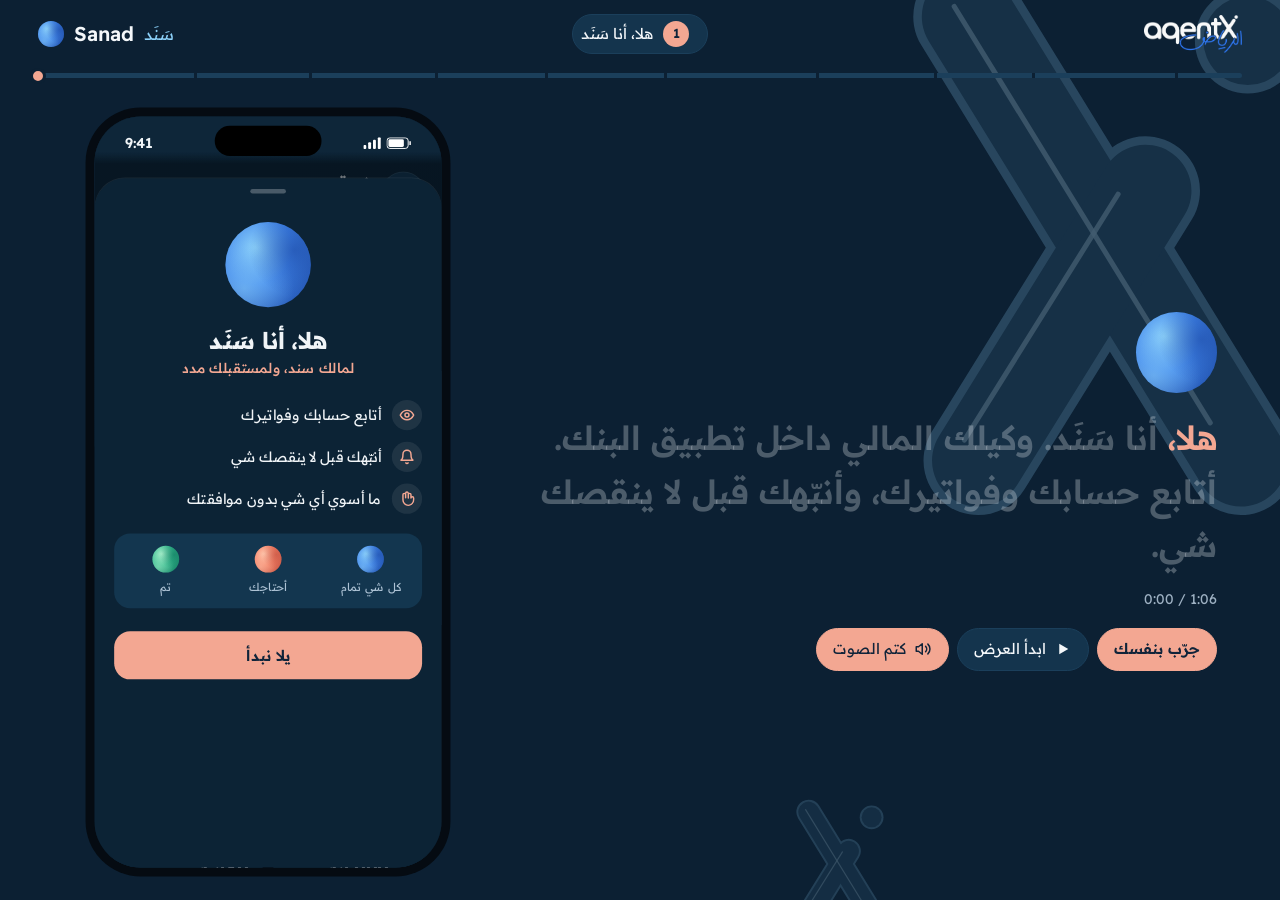
==== commit 38c17660: "Center the fullscreen demo and fit the phone inside its grid column" ====
--- a/index.html
+++ b/index.html
@@ -82,9 +82,9 @@
 .prog b { position: absolute; top: 0; bottom: 0; width: 3px; background: var(--bg); }
 .prog i { position: absolute; inset: 0 auto 0 0; width: 0; background: var(--salmon); }
 
-main { position: relative; z-index: 1; flex: 1; min-height: 0; display: grid; grid-template-columns: auto minmax(0, 1fr); grid-template-rows: minmax(0, 1fr); align-items: center; gap: clamp(20px, 4vw, 64px); padding: 12px clamp(16px, 4vw, 64px) 16px; }
-.narr { display: flex; flex-direction: column; gap: 22px; max-width: 680px; justify-self: start; }
-.narr > .orb { width: clamp(80px, 11vh, 130px); height: clamp(80px, 11vh, 130px); }
+main { position: relative; z-index: 1; flex: 1; min-height: 0; width: 100%; max-width: 1320px; margin-inline: auto; display: grid; grid-template-columns: minmax(0, 410px) minmax(0, 680px); grid-template-rows: minmax(0, 1fr); align-items: center; justify-content: center; gap: clamp(32px, 5vw, 80px); padding: 20px clamp(16px, 2.3vw, 32px) 24px; }
+.narr { display: flex; flex-direction: column; gap: clamp(12px, 2vh, 22px); width: 100%; min-width: 0; max-width: 680px; justify-self: stretch; }
+.narr > .orb { width: clamp(64px, 9vh, 104px); height: clamp(64px, 9vh, 104px); align-self: flex-start; }
 #cap { margin: 0; font-size: clamp(24px, 2.6vw, 40px); line-height: 1.3; font-weight: 600; min-height: 4.4em; }
 #cap .w { color: rgba(244, 247, 250, .28); transition: color .2s; }
 #cap .w.on { color: var(--text); }
@@ -107,7 +107,7 @@
 .btn { border: 0; border-radius: 999px; padding: 12px 26px; font-weight: 600; font-size: 16px; background: var(--salmon); color: var(--on-salmon); align-self: flex-start; }
 
 /* ---------- the phone ---------- */
-.phone-box { position: relative; height: 100%; min-height: 0; width: 410px; grid-column: 1; grid-row: 1; }
+.phone-box { position: relative; height: 100%; min-height: 0; min-width: 0; width: 100%; grid-column: 1; grid-row: 1; }
 .narr { grid-column: 2; grid-row: 1; }
 .phone {
   position: absolute; left: 50%; top: 50%; width: 410px; height: 864px; border-radius: 62px; background: #050B12; padding: 10px;
@@ -531,6 +531,6 @@
 
 <audio id="narration" preload="auto" src="assets/sanad-mansour-ar.mp3"></audio>
 <script src="assets/timings.js"></script>
-<script src="assets/player.js"></script>
+<script src="assets/player.js?v=fullscreen-2"></script>
 </body>
 </html>
